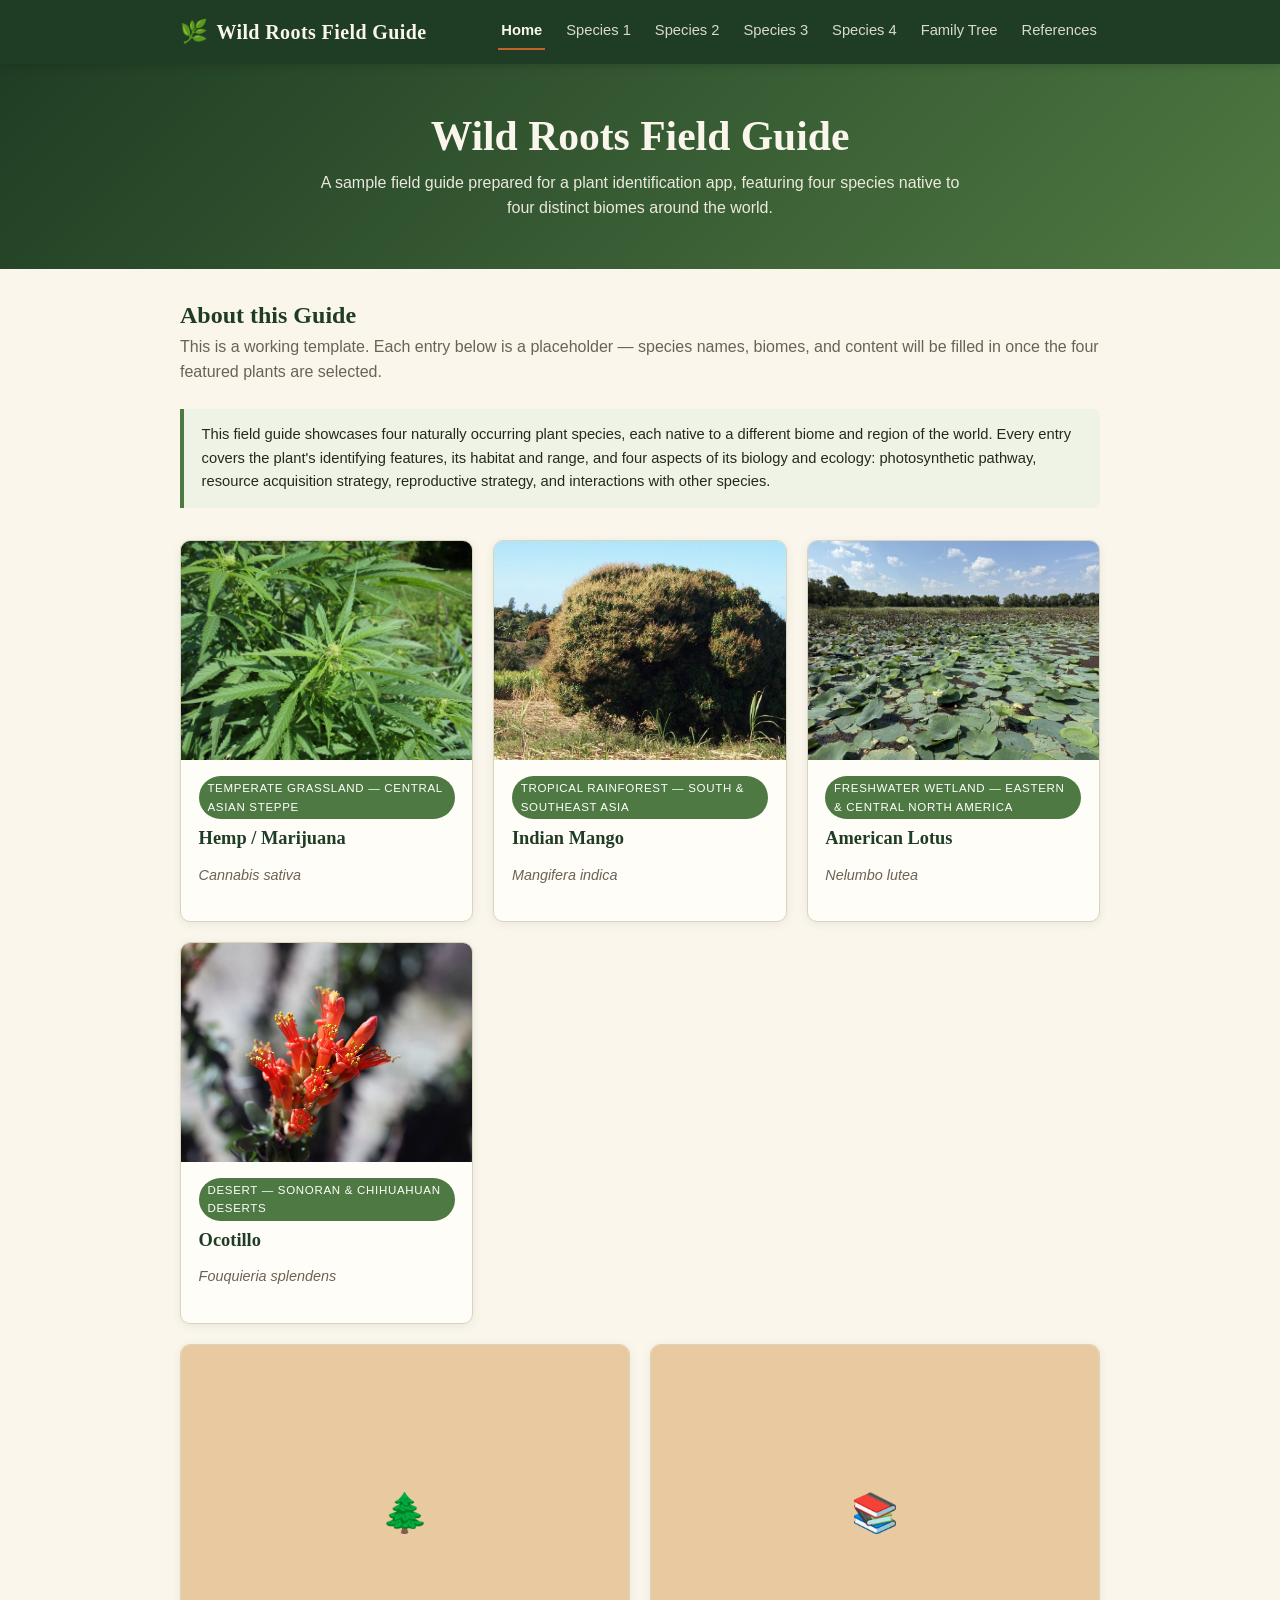
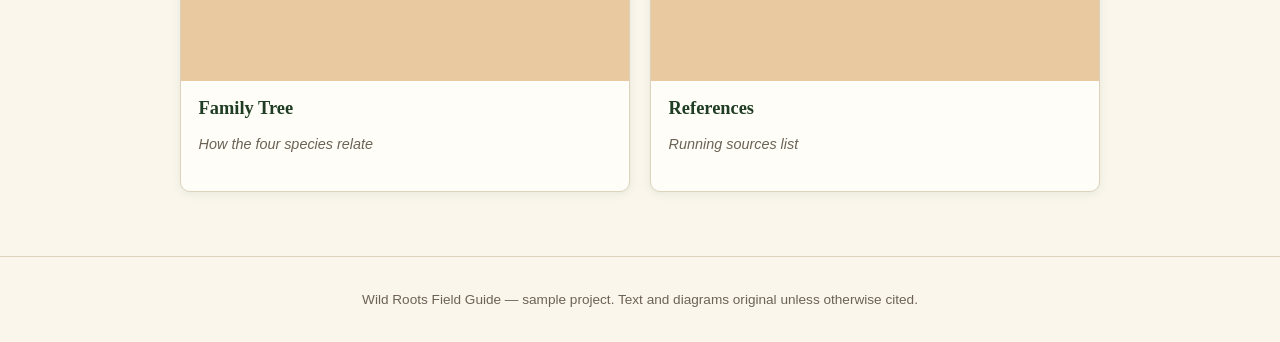
==== index.html @ 00cbe7dd "Wild Roots Field Guide — static four-species field guide Covers Cannabis sativa, Mangifera indica, N" ====
<!DOCTYPE html>
<html lang="en">
<head>
  <meta charset="UTF-8" />
  <meta name="viewport" content="width=device-width, initial-scale=1.0" />
  <title>Wild Roots Field Guide</title>
  <meta name="description" content="A sample field guide showcasing four plant species from four biomes around the world." />
  <link rel="stylesheet" href="css/style.css" />
</head>
<body>
  <header class="site-header">
    <div class="nav-wrap">
      <a class="brand" href="index.html"><span class="leaf-icon">🌿</span> Wild Roots Field Guide</a>
      <button class="nav-toggle" aria-label="Toggle navigation" aria-expanded="false">☰ Menu</button>
      <nav class="site-nav">
        <a href="index.html">Home</a>
        <a href="species-1.html">Species 1</a>
        <a href="species-2.html">Species 2</a>
        <a href="species-3.html">Species 3</a>
        <a href="species-4.html">Species 4</a>
        <a href="family-tree.html">Family Tree</a>
        <a href="references.html">References</a>
      </nav>
    </div>
  </header>

  <section class="hero">
    <h1>Wild Roots Field Guide</h1>
    <p>A sample field guide prepared for a plant identification app, featuring four species native to four distinct biomes around the world.</p>
  </section>

  <main class="page-content">
    <h2 class="page-title">About this Guide</h2>
    <p class="page-subtitle">
      This is a working template. Each entry below is a placeholder — species names, biomes, and content
      will be filled in once the four featured plants are selected.
    </p>

    <div class="note-box">
      This field guide showcases four naturally occurring plant species, each native to a different biome
      and region of the world. Every entry covers the plant's identifying features, its habitat and range,
      and four aspects of its biology and ecology: photosynthetic pathway, resource acquisition strategy,
      reproductive strategy, and interactions with other species.
    </div>

    <div class="species-grid">
      <a class="species-card" href="species-1.html">
        <div class="thumb"><img src="images/cannabis-sativa-whole-plant.jpg" alt="Cannabis sativa plant" /></div>
        <div class="card-body">
          <span class="biome-tag">Temperate Grassland — Central Asian Steppe</span>
          <h3>Hemp / Marijuana</h3>
          <p class="sci-name">Cannabis sativa</p>
        </div>
      </a>
      <a class="species-card" href="species-2.html">
        <div class="thumb"><img src="images/mango-whole-tree.jpg" alt="Mangifera indica tree" /></div>
        <div class="card-body">
          <span class="biome-tag">Tropical Rainforest — South &amp; Southeast Asia</span>
          <h3>Indian Mango</h3>
          <p class="sci-name">Mangifera indica</p>
        </div>
      </a>
      <a class="species-card" href="species-3.html">
        <div class="thumb"><img src="images/lotus-whole-plant.jpg" alt="Nelumbo lutea plants" /></div>
        <div class="card-body">
          <span class="biome-tag">Freshwater Wetland — Eastern &amp; Central North America</span>
          <h3>American Lotus</h3>
          <p class="sci-name">Nelumbo lutea</p>
        </div>
      </a>
      <a class="species-card" href="species-4.html">
        <div class="thumb"><img src="images/ocotillo-whole-plant.jpg" alt="Fouquieria splendens plant" /></div>
        <div class="card-body">
          <span class="biome-tag">Desert — Sonoran &amp; Chihuahuan Deserts</span>
          <h3>Ocotillo</h3>
          <p class="sci-name">Fouquieria splendens</p>
        </div>
      </a>
    </div>

    <div class="species-grid" style="margin-top: 1.25rem; grid-template-columns: repeat(auto-fit, minmax(220px, 1fr));">
      <a class="species-card" href="family-tree.html">
        <div class="thumb">🌲</div>
        <div class="card-body">
          <h3>Family Tree</h3>
          <p class="sci-name">How the four species relate</p>
        </div>
      </a>
      <a class="species-card" href="references.html">
        <div class="thumb">📚</div>
        <div class="card-body">
          <h3>References</h3>
          <p class="sci-name">Running sources list</p>
        </div>
      </a>
    </div>
  </main>

  <footer class="site-footer">
    Wild Roots Field Guide — sample project. Text and diagrams original unless otherwise cited.
  </footer>

  <script src="js/main.js"></script>
</body>
</html>
---- css/style.css ----
/* ==========================================================================
   Field Guide — shared stylesheet
   Palette: forest green / leaf / cream paper / bark / terracotta accent
   ========================================================================== */

:root {
  --color-forest: #1f3d24;
  --color-leaf: #4f7942;
  --color-leaf-light: #7fa86f;
  --color-cream: #faf6ec;
  --color-paper: #fffdf7;
  --color-bark: #5b4636;
  --color-accent: #c1622d;
  --color-accent-light: #e8c9a0;
  --color-ink: #24291f;
  --color-muted: #6b6255;
  --color-border: #ddd3bd;

  --font-heading: Georgia, "Times New Roman", "Noto Serif", serif;
  --font-body: -apple-system, BlinkMacSystemFont, "Segoe UI", Roboto, Helvetica, Arial, sans-serif;

  --max-width: 960px;
  --radius: 10px;
  --shadow: 0 2px 10px rgba(31, 61, 36, 0.08);
}

* {
  box-sizing: border-box;
}

html {
  scroll-behavior: smooth;
}

body {
  margin: 0;
  font-family: var(--font-body);
  color: var(--color-ink);
  background: var(--color-cream);
  line-height: 1.6;
}

img {
  max-width: 100%;
  display: block;
}

a {
  color: var(--color-accent);
}

a:hover {
  color: var(--color-forest);
}

h1, h2, h3, h4 {
  font-family: var(--font-heading);
  color: var(--color-forest);
  line-height: 1.2;
  margin-top: 0;
}

/* ---------------- Header / Nav ---------------- */

.site-header {
  background: var(--color-forest);
  color: var(--color-cream);
  position: sticky;
  top: 0;
  z-index: 100;
  box-shadow: 0 2px 8px rgba(0, 0, 0, 0.15);
}

.nav-wrap {
  max-width: var(--max-width);
  margin: 0 auto;
  display: flex;
  align-items: center;
  justify-content: space-between;
  padding: 0.85rem 1.25rem;
}

.brand {
  display: flex;
  align-items: center;
  gap: 0.5rem;
  color: var(--color-cream);
  text-decoration: none;
  font-family: var(--font-heading);
  font-size: 1.25rem;
  font-weight: bold;
  letter-spacing: 0.02em;
}

.brand .leaf-icon {
  font-size: 1.4rem;
}

.nav-toggle {
  display: none;
  background: none;
  border: 1px solid var(--color-leaf-light);
  color: var(--color-cream);
  border-radius: 6px;
  font-size: 1rem;
  padding: 0.35rem 0.6rem;
  cursor: pointer;
}

.site-nav {
  display: flex;
  flex-wrap: wrap;
  gap: 0.25rem 1.1rem;
}

.site-nav a {
  color: var(--color-cream);
  text-decoration: none;
  font-size: 0.92rem;
  padding: 0.35rem 0.2rem;
  border-bottom: 2px solid transparent;
  transition: border-color 0.15s ease, opacity 0.15s ease;
  opacity: 0.85;
}

.site-nav a:hover {
  opacity: 1;
  border-bottom-color: var(--color-accent-light);
}

.site-nav a.active {
  opacity: 1;
  border-bottom-color: var(--color-accent);
  font-weight: 600;
}

@media (max-width: 720px) {
  .nav-toggle {
    display: inline-block;
  }
  .site-nav {
    display: none;
    width: 100%;
    flex-direction: column;
    gap: 0;
    padding-top: 0.5rem;
  }
  .site-nav.open {
    display: flex;
  }
  .site-nav a {
    padding: 0.6rem 0.2rem;
    border-bottom: 1px solid rgba(255, 255, 255, 0.1);
  }
  .nav-wrap {
    flex-wrap: wrap;
  }
}

/* ---------------- Layout shells ---------------- */

.page-content {
  max-width: var(--max-width);
  margin: 0 auto;
  padding: 2rem 1.25rem 4rem;
}

.hero {
  background: linear-gradient(135deg, var(--color-forest), var(--color-leaf));
  color: var(--color-cream);
  padding: 3rem 1.25rem;
  text-align: center;
}

.hero h1 {
  color: var(--color-cream);
  font-size: clamp(1.8rem, 4vw, 2.6rem);
  margin-bottom: 0.5rem;
}

.hero p {
  max-width: 640px;
  margin: 0 auto;
  opacity: 0.92;
}

.site-footer {
  text-align: center;
  padding: 2rem 1.25rem;
  color: var(--color-muted);
  font-size: 0.85rem;
  border-top: 1px solid var(--color-border);
}

/* ---------------- Cards / grid (index page) ---------------- */

.species-grid {
  display: grid;
  grid-template-columns: repeat(auto-fit, minmax(220px, 1fr));
  gap: 1.25rem;
  margin-top: 2rem;
}

.species-card {
  background: var(--color-paper);
  border: 1px solid var(--color-border);
  border-radius: var(--radius);
  box-shadow: var(--shadow);
  overflow: hidden;
  text-decoration: none;
  color: var(--color-ink);
  display: flex;
  flex-direction: column;
  transition: transform 0.15s ease, box-shadow 0.15s ease;
}

.species-card:hover {
  transform: translateY(-3px);
  box-shadow: 0 6px 18px rgba(31, 61, 36, 0.15);
}

.species-card .thumb {
  aspect-ratio: 4 / 3;
  background: var(--color-accent-light);
  display: flex;
  align-items: center;
  justify-content: center;
  color: var(--color-bark);
  font-size: 2.4rem;
  overflow: hidden;
}

.species-card .thumb img {
  width: 100%;
  height: 100%;
  object-fit: cover;
}

.species-card .card-body {
  padding: 1rem 1.1rem 1.25rem;
}

.species-card .biome-tag {
  display: inline-block;
  font-size: 0.72rem;
  text-transform: uppercase;
  letter-spacing: 0.06em;
  background: var(--color-leaf);
  color: #fff;
  padding: 0.2rem 0.55rem;
  border-radius: 999px;
  margin-bottom: 0.5rem;
}

.species-card h3 {
  margin-bottom: 0.15rem;
  font-size: 1.15rem;
}

.species-card .sci-name {
  font-style: italic;
  color: var(--color-muted);
  font-size: 0.9rem;
}

/* ---------------- Species entry page ---------------- */

.species-header {
  text-align: center;
  padding: 2.5rem 1.25rem 2rem;
  background: var(--color-paper);
  border-bottom: 3px solid var(--color-leaf);
}

.species-header .biome-tag {
  display: inline-block;
  font-size: 0.75rem;
  text-transform: uppercase;
  letter-spacing: 0.08em;
  background: var(--color-leaf);
  color: #fff;
  padding: 0.25rem 0.7rem;
  border-radius: 999px;
  margin-bottom: 0.75rem;
}

.species-header h1 {
  font-size: clamp(1.7rem, 4vw, 2.4rem);
  margin-bottom: 0.2rem;
}

.species-header .sci-name {
  font-style: italic;
  color: var(--color-muted);
  font-size: 1.1rem;
}

.species-header .region {
  margin-top: 0.6rem;
  color: var(--color-bark);
  font-size: 0.95rem;
}

.hero-image {
  width: 100%;
  aspect-ratio: 16 / 7;
  background: repeating-linear-gradient(
    45deg,
    var(--color-accent-light),
    var(--color-accent-light) 12px,
    #f2e2c7 12px,
    #f2e2c7 24px
  );
  display: flex;
  align-items: center;
  justify-content: center;
  color: var(--color-bark);
  font-size: 0.95rem;
  text-align: center;
  padding: 1rem;
  position: relative;
  overflow: hidden;
}

.hero-image.has-photo {
  padding: 0;
}

.hero-image img {
  width: 100%;
  height: 100%;
  object-fit: cover;
}

.hero-image .photo-credit {
  position: absolute;
  bottom: 0;
  right: 0;
  background: rgba(31, 61, 36, 0.75);
  color: var(--color-cream);
  font-size: 0.72rem;
  padding: 0.25rem 0.6rem;
  border-radius: 6px 0 0 0;
}

.hero-image .photo-credit a {
  color: var(--color-cream);
  text-decoration: underline;
}

.photo-figure img {
  width: 100%;
  aspect-ratio: 4 / 3;
  object-fit: cover;
  border-radius: var(--radius);
  border: 1px solid var(--color-border);
  box-shadow: var(--shadow);
}

.entry-section {
  margin-top: 2.5rem;
}

.entry-section > h2 {
  font-size: 1.4rem;
  border-bottom: 2px solid var(--color-border);
  padding-bottom: 0.4rem;
  margin-bottom: 1rem;
}

.entry-section > h2 .letter-badge {
  display: inline-flex;
  align-items: center;
  justify-content: center;
  width: 1.6rem;
  height: 1.6rem;
  background: var(--color-forest);
  color: #fff;
  border-radius: 50%;
  font-size: 0.85rem;
  margin-right: 0.5rem;
  font-family: var(--font-body);
  vertical-align: middle;
}

.placeholder-text {
  color: var(--color-muted);
  font-style: italic;
  background: #f4ede0;
  border: 1px dashed var(--color-border);
  border-radius: 6px;
  padding: 0.85rem 1rem;
}

.aspect-grid {
  display: grid;
  grid-template-columns: 1fr;
  gap: 1rem;
}

.aspect-card {
  background: var(--color-paper);
  border: 1px solid var(--color-border);
  border-radius: var(--radius);
  padding: 1.1rem 1.2rem;
  box-shadow: var(--shadow);
}

.aspect-card h3 {
  font-size: 1.05rem;
  margin-bottom: 0.4rem;
  display: flex;
  align-items: center;
  gap: 0.45rem;
}

.aspect-card .icon {
  font-size: 1.1rem;
}

.image-caption {
  font-size: 0.82rem;
  color: var(--color-muted);
  text-align: center;
  margin-top: 0.4rem;
}

.diagram-placeholder {
  background: var(--color-paper);
  border: 1px dashed var(--color-border);
  border-radius: var(--radius);
  padding: 2rem 1rem;
  text-align: center;
  color: var(--color-muted);
}

/* ---------------- References ---------------- */

.ref-list {
  list-style: none;      /* APA 7: reference lists are not numbered/bulleted */
  padding-left: 0;
  margin-left: 0;
}

.ref-list li {
  margin-bottom: 0.65rem;
  padding-left: 2.2rem;
  text-indent: -2.2rem;  /* APA 7 hanging indent */
}

.ref-species-block {
  margin-bottom: 2rem;
}

.ref-species-block h2 {
  font-size: 1.25rem;
  color: var(--color-forest);
}

.ref-species-block .sci-name {
  font-style: italic;
  font-weight: normal;
  color: var(--color-muted);
}

.peer-reviewed-tag {
  font-size: 0.7rem;
  background: var(--color-leaf);
  color: #fff;
  padding: 0.1rem 0.4rem;
  border-radius: 4px;
  margin-left: 0.4rem;
  vertical-align: middle;
}

/* ---------------- Family tree page ---------------- */

.tree-wrap {
  background: var(--color-paper);
  border: 1px solid var(--color-border);
  border-radius: var(--radius);
  box-shadow: var(--shadow);
  padding: 1.5rem;
  overflow-x: auto;
}

/* ---------------- Utility ---------------- */

.note-box {
  background: #eef3e6;
  border-left: 4px solid var(--color-leaf);
  padding: 0.9rem 1.1rem;
  border-radius: 0 6px 6px 0;
  margin: 1.5rem 0;
  font-size: 0.92rem;
}

.two-col {
  display: grid;
  grid-template-columns: 1fr 1fr;
  gap: 2rem;
}

@media (max-width: 700px) {
  .two-col {
    grid-template-columns: 1fr;
  }
}

.page-title {
  margin-bottom: 0.25rem;
}

.page-subtitle {
  color: var(--color-muted);
  margin-top: 0;
  margin-bottom: 1.5rem;
}

/* ---------------- Progressive reveal (content not yet due) ---------------- */
/* Content stays in the HTML but is not rendered — remove this class (or the
   rule below) in a later week to bring a section/citation back into view. */

.not-yet-shown {
  display: none;
}

/* ---------------- In-text citations ---------------- */

.cite {
  color: var(--color-forest);
  text-decoration: none;
  border-bottom: 1px dotted var(--color-leaf);
  font-size: 0.95em;
}

.cite:hover {
  color: var(--color-accent);
}

/* ---------------- Print / PDF export ---------------- */

@media print {
  .site-header,
  .nav-toggle,
  .site-footer {
    display: none;
  }

  body {
    background: #fff;
  }

  a {
    color: inherit;
    text-decoration: none;
  }

  .hero {
    background: none;
    color: var(--color-forest);
    border-bottom: 2px solid var(--color-forest);
  }

  .hero h1 {
    color: var(--color-forest);
  }

  .species-header {
    border-bottom: 2px solid var(--color-forest);
  }

  .entry-section {
    page-break-inside: avoid;
  }

  .aspect-card,
  .species-card,
  .diagram-placeholder,
  .placeholder-text {
    break-inside: avoid;
  }

  .hero-image {
    aspect-ratio: auto;
    max-height: 4in;
  }
}
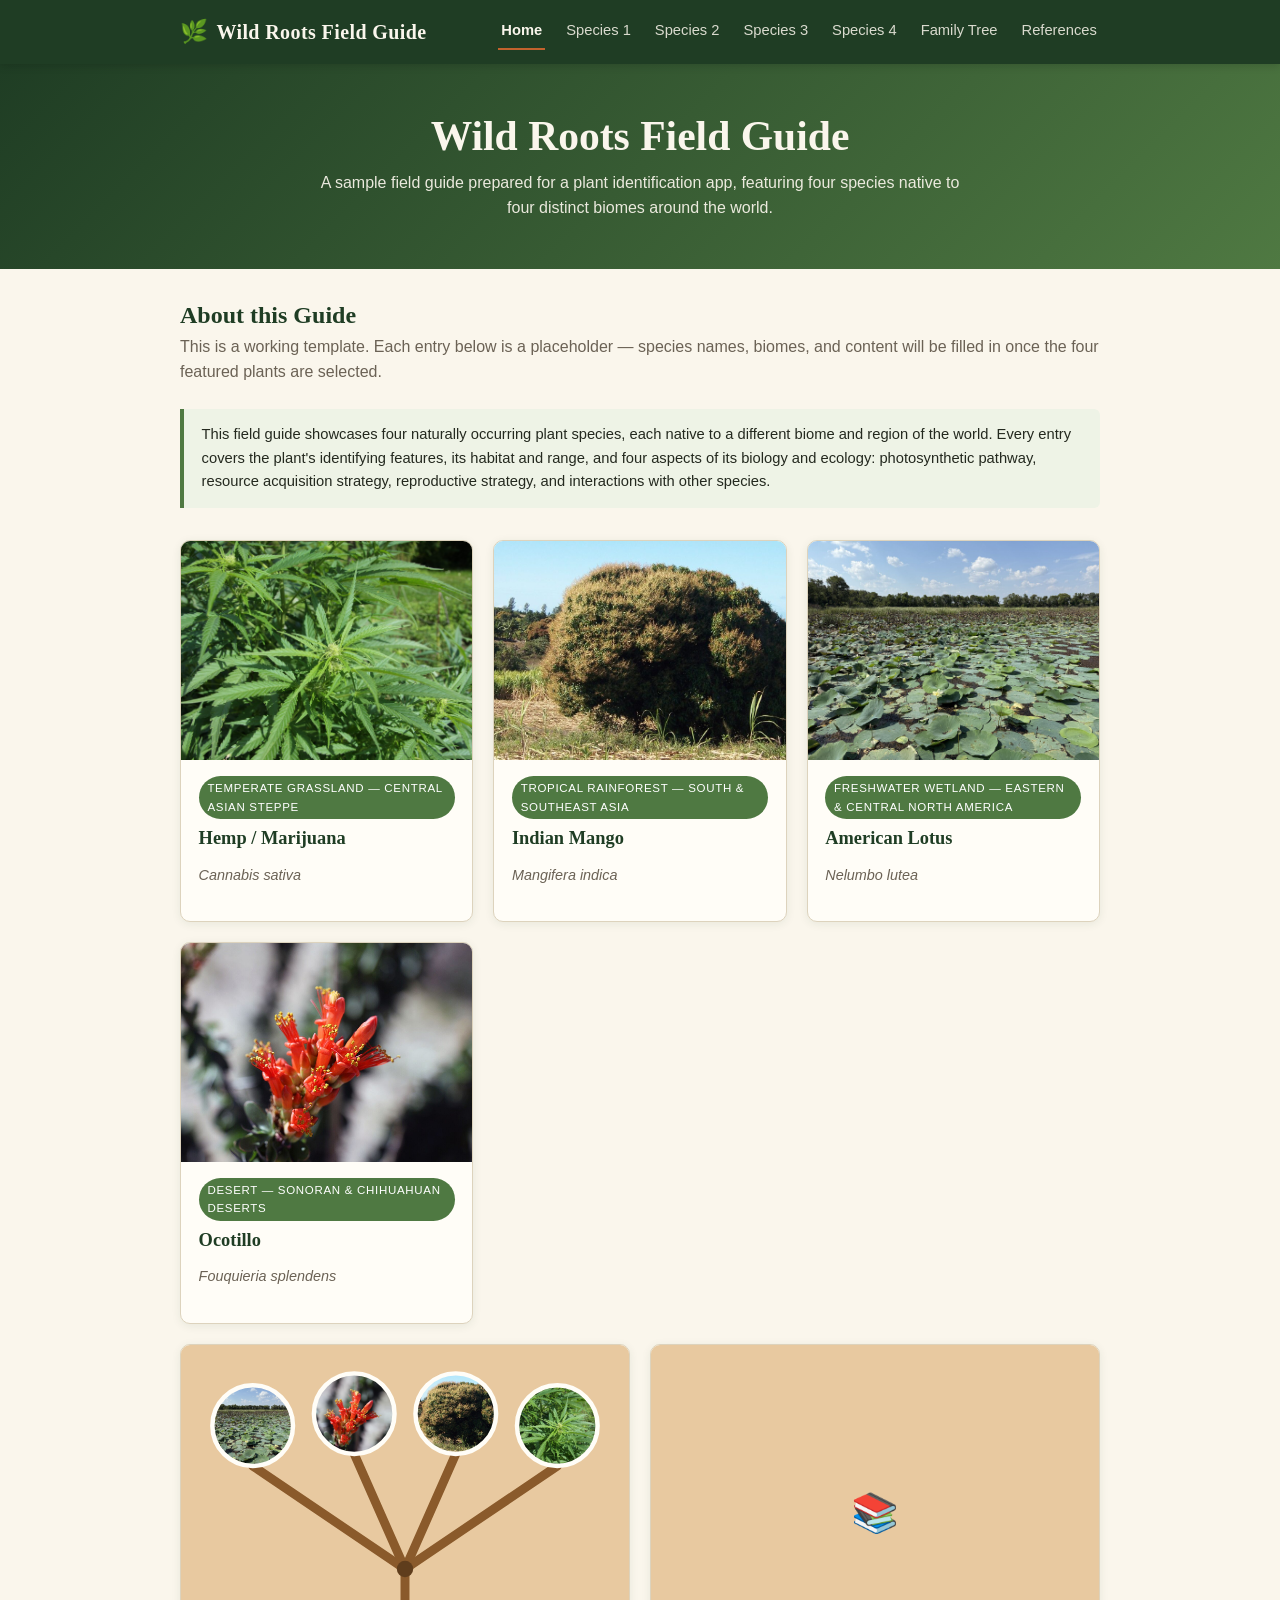
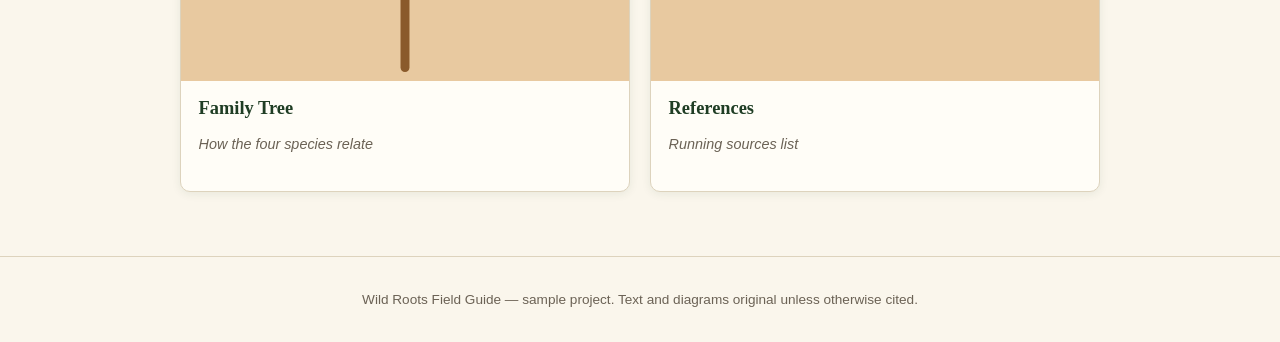
==== commit b2f321dd: "Replace plain emoji on home Family Tree card with a mini family-tree preview Co-Authored-By: Claude " ====
--- a/index.html
+++ b/index.html
@@ -80,7 +80,32 @@
 
     <div class="species-grid" style="margin-top: 1.25rem; grid-template-columns: repeat(auto-fit, minmax(220px, 1fr));">
       <a class="species-card" href="family-tree.html">
-        <div class="thumb">🌲</div>
+        <div class="thumb thumb-tree">
+          <svg viewBox="0 0 300 225" xmlns="http://www.w3.org/2000/svg" preserveAspectRatio="xMidYMid slice" style="width:100%;height:100%;display:block" role="img" aria-label="A small family tree with the four species as leaves on its branches">
+            <defs>
+              <clipPath id="mt1"><circle cx="48" cy="54" r="27"/></clipPath>
+              <clipPath id="mt2"><circle cx="116" cy="46" r="27"/></clipPath>
+              <clipPath id="mt3"><circle cx="184" cy="46" r="27"/></clipPath>
+              <clipPath id="mt4"><circle cx="252" cy="54" r="27"/></clipPath>
+            </defs>
+            <g stroke="#8a5a2b" stroke-width="6" stroke-linecap="round" fill="none">
+              <line x1="150" y1="216" x2="150" y2="150"/>
+              <line x1="150" y1="150" x2="48" y2="81"/>
+              <line x1="150" y1="150" x2="116" y2="73"/>
+              <line x1="150" y1="150" x2="184" y2="73"/>
+              <line x1="150" y1="150" x2="252" y2="81"/>
+            </g>
+            <circle cx="150" cy="150" r="5.5" fill="#5f3d1c"/>
+            <image href="images/lotus-whole-plant.jpg" x="21" y="27" width="54" height="54" clip-path="url(#mt1)" preserveAspectRatio="xMidYMid slice"/>
+            <circle cx="48" cy="54" r="27" fill="none" stroke="#fffdf7" stroke-width="3"/>
+            <image href="images/ocotillo-whole-plant.jpg" x="89" y="19" width="54" height="54" clip-path="url(#mt2)" preserveAspectRatio="xMidYMid slice"/>
+            <circle cx="116" cy="46" r="27" fill="none" stroke="#fffdf7" stroke-width="3"/>
+            <image href="images/mango-whole-tree.jpg" x="157" y="19" width="54" height="54" clip-path="url(#mt3)" preserveAspectRatio="xMidYMid slice"/>
+            <circle cx="184" cy="46" r="27" fill="none" stroke="#fffdf7" stroke-width="3"/>
+            <image href="images/cannabis-sativa-whole-plant.jpg" x="225" y="27" width="54" height="54" clip-path="url(#mt4)" preserveAspectRatio="xMidYMid slice"/>
+            <circle cx="252" cy="54" r="27" fill="none" stroke="#fffdf7" stroke-width="3"/>
+          </svg>
+        </div>
         <div class="card-body">
           <h3>Family Tree</h3>
           <p class="sci-name">How the four species relate</p>
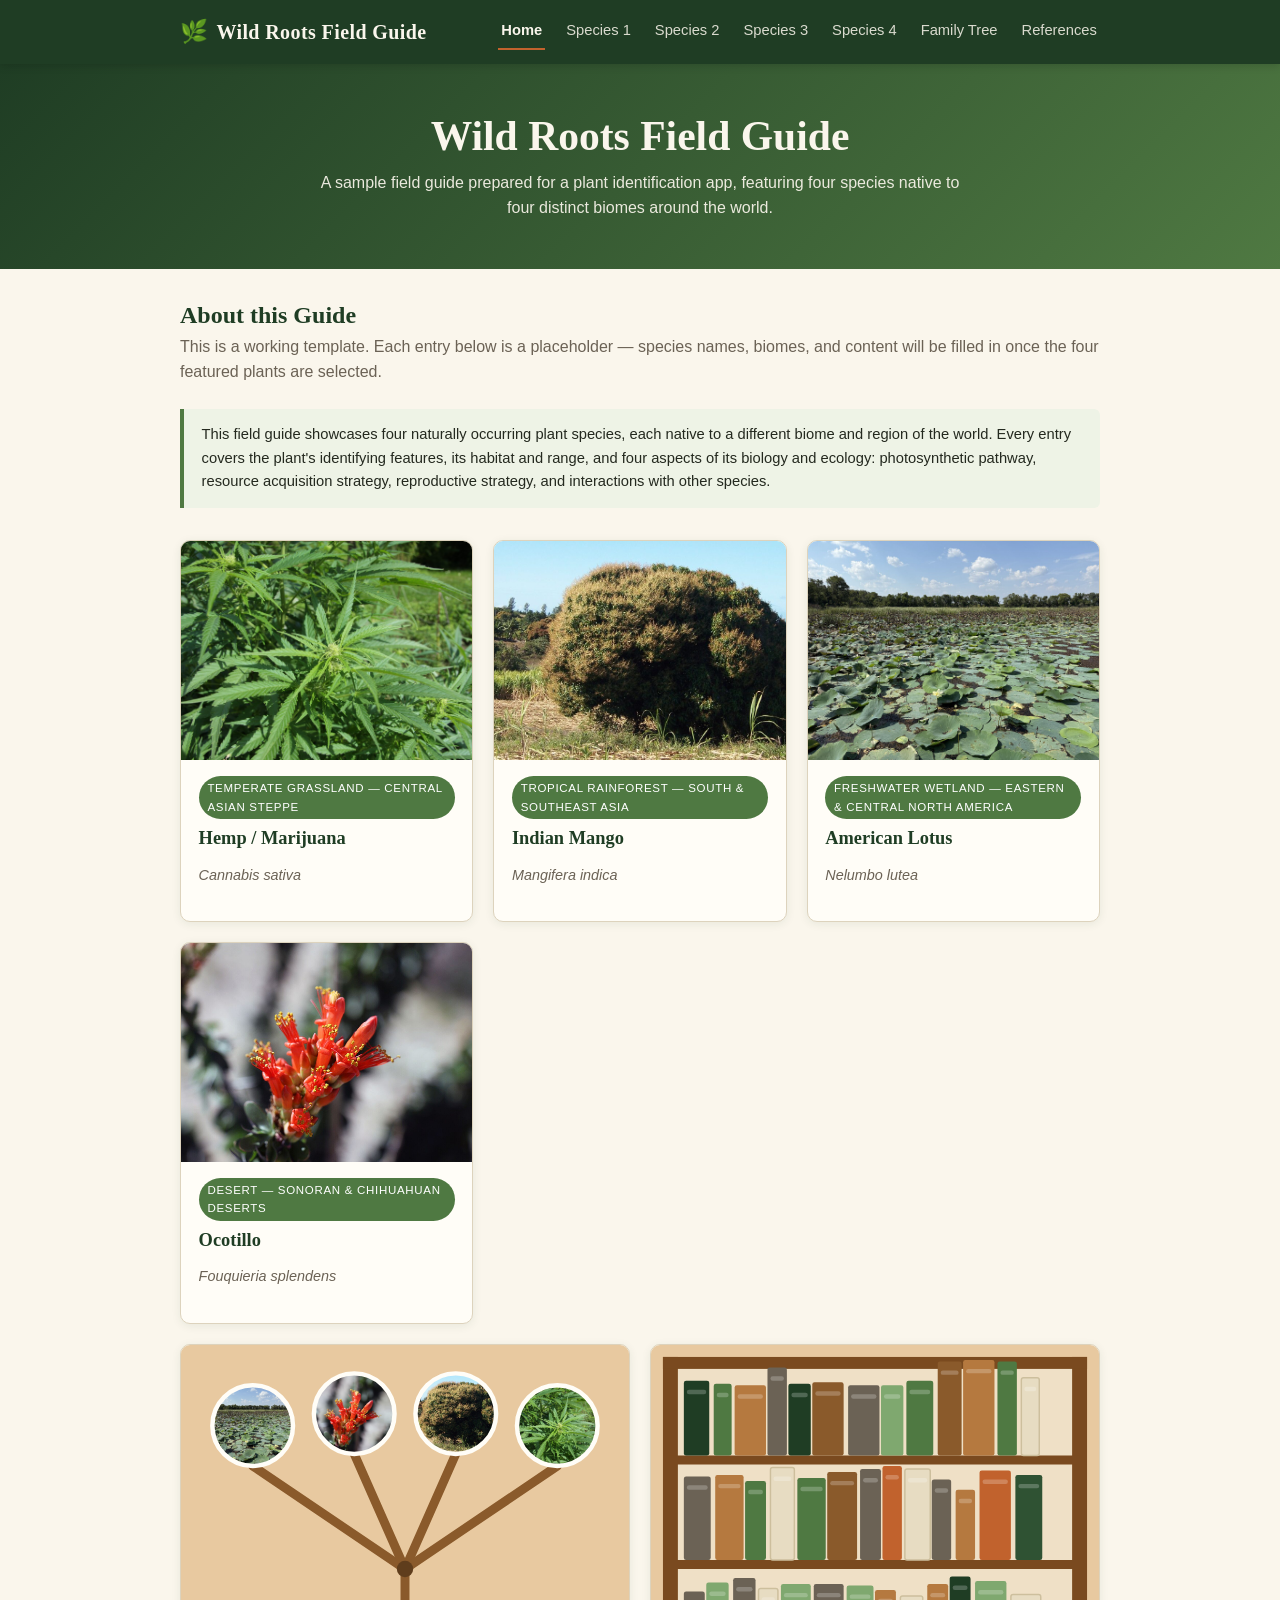
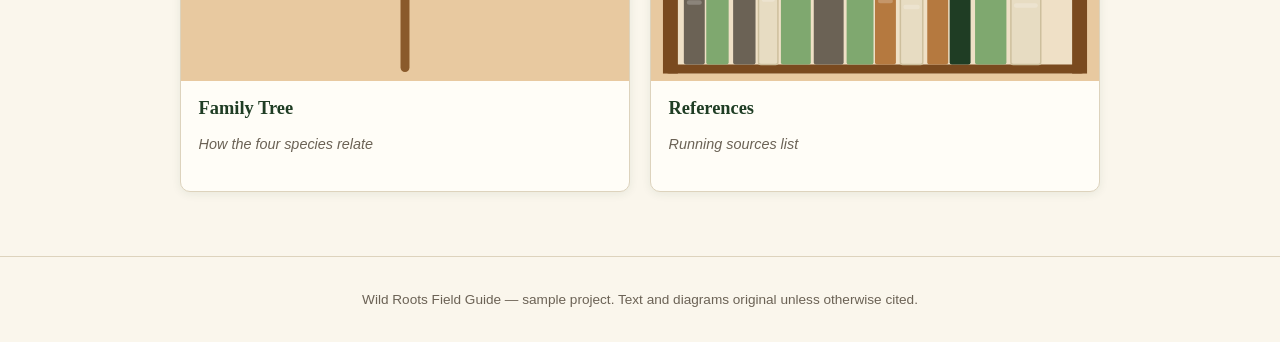
==== commit 455faf35: "Give References home card a bookshelf/library graphic Co-Authored-By: Claude Opus 4.8 <noreply@anthr" ====
--- a/index.html
+++ b/index.html
@@ -112,7 +112,95 @@
         </div>
       </a>
       <a class="species-card" href="references.html">
-        <div class="thumb">📚</div>
+        <div class="thumb thumb-library">
+          <svg viewBox="0 0 300 225" xmlns="http://www.w3.org/2000/svg" preserveAspectRatio="xMidYMid slice" style="width:100%;height:100%;display:block" role="img" aria-label="A bookshelf of reference volumes">
+            <rect x="8" y="8" width="284" height="212" rx="6" fill="#efe0c6"/>
+            <rect x="8" y="8" width="10" height="212" fill="#7a4a1f"/>
+            <rect x="282" y="8" width="10" height="212" fill="#7a4a1f"/>
+            <rect x="8" y="8" width="284" height="8" fill="#7a4a1f"/>
+            <rect x="10" y="74" width="280" height="6" rx="2" fill="#7a4a1f"/>
+            <rect x="10" y="144" width="280" height="6" rx="2" fill="#7a4a1f"/>
+            <rect x="10" y="214" width="280" height="6" rx="2" fill="#7a4a1f"/>
+            <rect x="22" y="24" width="17" height="50" rx="1.5" fill="#1f3d24"/>
+            <rect x="24" y="30" width="13" height="3" rx="1.5" fill="#ffffff" opacity="0.22"/>
+            <rect x="42" y="26" width="12" height="48" rx="1.5" fill="#4f7942"/>
+            <rect x="44" y="32" width="8" height="3" rx="1.5" fill="#ffffff" opacity="0.22"/>
+            <rect x="56" y="27" width="21" height="47" rx="1.5" fill="#b5793f"/>
+            <rect x="58" y="33" width="17" height="3" rx="1.5" fill="#ffffff" opacity="0.22"/>
+            <rect x="78" y="15" width="13" height="59" rx="1.5" fill="#6b6255"/>
+            <rect x="80" y="21" width="9" height="3" rx="1.5" fill="#ffffff" opacity="0.22"/>
+            <rect x="92" y="26" width="15" height="48" rx="1.5" fill="#1f3d24"/>
+            <rect x="94" y="32" width="11" height="3" rx="1.5" fill="#ffffff" opacity="0.22"/>
+            <rect x="108" y="25" width="21" height="49" rx="1.5" fill="#8a5a2b"/>
+            <rect x="110" y="31" width="17" height="3" rx="1.5" fill="#ffffff" opacity="0.22"/>
+            <rect x="132" y="27" width="21" height="47" rx="1.5" fill="#6b6255"/>
+            <rect x="134" y="33" width="17" height="3" rx="1.5" fill="#ffffff" opacity="0.22"/>
+            <rect x="154" y="27" width="15" height="47" rx="1.5" fill="#7fa86f"/>
+            <rect x="156" y="33" width="11" height="3" rx="1.5" fill="#ffffff" opacity="0.22"/>
+            <rect x="171" y="24" width="18" height="50" rx="1.5" fill="#4f7942"/>
+            <rect x="173" y="30" width="14" height="3" rx="1.5" fill="#ffffff" opacity="0.22"/>
+            <rect x="192" y="11" width="16" height="63" rx="1.5" fill="#8a5a2b"/>
+            <rect x="194" y="17" width="12" height="3" rx="1.5" fill="#ffffff" opacity="0.22"/>
+            <rect x="209" y="10" width="21" height="64" rx="1.5" fill="#b5793f"/>
+            <rect x="211" y="16" width="17" height="3" rx="1.5" fill="#ffffff" opacity="0.22"/>
+            <rect x="232" y="11" width="13" height="63" rx="1.5" fill="#4f7942"/>
+            <rect x="234" y="17" width="9" height="3" rx="1.5" fill="#ffffff" opacity="0.22"/>
+            <rect x="248" y="22" width="12" height="52" rx="1.5" fill="#e7dcc2" stroke="#cdbf9d" stroke-width="1"/>
+            <rect x="250" y="28" width="8" height="3" rx="1.5" fill="#ffffff" opacity="0.22"/>
+            <rect x="22" y="88" width="18" height="56" rx="1.5" fill="#6b6255"/>
+            <rect x="24" y="94" width="14" height="3" rx="1.5" fill="#ffffff" opacity="0.22"/>
+            <rect x="43" y="87" width="19" height="57" rx="1.5" fill="#b5793f"/>
+            <rect x="45" y="93" width="15" height="3" rx="1.5" fill="#ffffff" opacity="0.22"/>
+            <rect x="63" y="91" width="14" height="53" rx="1.5" fill="#4f7942"/>
+            <rect x="65" y="97" width="10" height="3" rx="1.5" fill="#ffffff" opacity="0.22"/>
+            <rect x="80" y="82" width="16" height="62" rx="1.5" fill="#e7dcc2" stroke="#cdbf9d" stroke-width="1"/>
+            <rect x="82" y="88" width="12" height="3" rx="1.5" fill="#ffffff" opacity="0.22"/>
+            <rect x="98" y="89" width="19" height="55" rx="1.5" fill="#4f7942"/>
+            <rect x="100" y="95" width="15" height="3" rx="1.5" fill="#ffffff" opacity="0.22"/>
+            <rect x="118" y="85" width="20" height="59" rx="1.5" fill="#8a5a2b"/>
+            <rect x="120" y="91" width="16" height="3" rx="1.5" fill="#ffffff" opacity="0.22"/>
+            <rect x="140" y="83" width="14" height="61" rx="1.5" fill="#6b6255"/>
+            <rect x="142" y="89" width="10" height="3" rx="1.5" fill="#ffffff" opacity="0.22"/>
+            <rect x="155" y="81" width="13" height="63" rx="1.5" fill="#c1622d"/>
+            <rect x="157" y="87" width="9" height="3" rx="1.5" fill="#ffffff" opacity="0.22"/>
+            <rect x="170" y="83" width="17" height="61" rx="1.5" fill="#e7dcc2" stroke="#cdbf9d" stroke-width="1"/>
+            <rect x="172" y="89" width="13" height="3" rx="1.5" fill="#ffffff" opacity="0.22"/>
+            <rect x="188" y="90" width="13" height="54" rx="1.5" fill="#6b6255"/>
+            <rect x="190" y="96" width="9" height="3" rx="1.5" fill="#ffffff" opacity="0.22"/>
+            <rect x="204" y="97" width="13" height="47" rx="1.5" fill="#b5793f"/>
+            <rect x="206" y="103" width="9" height="3" rx="1.5" fill="#ffffff" opacity="0.22"/>
+            <rect x="220" y="84" width="21" height="60" rx="1.5" fill="#c1622d"/>
+            <rect x="222" y="90" width="17" height="3" rx="1.5" fill="#ffffff" opacity="0.22"/>
+            <rect x="244" y="87" width="18" height="57" rx="1.5" fill="#2f5233"/>
+            <rect x="246" y="93" width="14" height="3" rx="1.5" fill="#ffffff" opacity="0.22"/>
+            <rect x="22" y="165" width="14" height="49" rx="1.5" fill="#6b6255"/>
+            <rect x="24" y="171" width="10" height="3" rx="1.5" fill="#ffffff" opacity="0.22"/>
+            <rect x="37" y="159" width="15" height="55" rx="1.5" fill="#7fa86f"/>
+            <rect x="39" y="165" width="11" height="3" rx="1.5" fill="#ffffff" opacity="0.22"/>
+            <rect x="55" y="156" width="15" height="58" rx="1.5" fill="#6b6255"/>
+            <rect x="57" y="162" width="11" height="3" rx="1.5" fill="#ffffff" opacity="0.22"/>
+            <rect x="72" y="163" width="13" height="51" rx="1.5" fill="#e7dcc2" stroke="#cdbf9d" stroke-width="1"/>
+            <rect x="74" y="169" width="9" height="3" rx="1.5" fill="#ffffff" opacity="0.22"/>
+            <rect x="87" y="160" width="20" height="54" rx="1.5" fill="#7fa86f"/>
+            <rect x="89" y="166" width="16" height="3" rx="1.5" fill="#ffffff" opacity="0.22"/>
+            <rect x="109" y="160" width="20" height="54" rx="1.5" fill="#6b6255"/>
+            <rect x="111" y="166" width="16" height="3" rx="1.5" fill="#ffffff" opacity="0.22"/>
+            <rect x="131" y="161" width="18" height="53" rx="1.5" fill="#7fa86f"/>
+            <rect x="133" y="167" width="14" height="3" rx="1.5" fill="#ffffff" opacity="0.22"/>
+            <rect x="150" y="164" width="14" height="50" rx="1.5" fill="#b5793f"/>
+            <rect x="152" y="170" width="10" height="3" rx="1.5" fill="#ffffff" opacity="0.22"/>
+            <rect x="167" y="168" width="15" height="46" rx="1.5" fill="#e7dcc2" stroke="#cdbf9d" stroke-width="1"/>
+            <rect x="169" y="174" width="11" height="3" rx="1.5" fill="#ffffff" opacity="0.22"/>
+            <rect x="185" y="160" width="14" height="54" rx="1.5" fill="#b5793f"/>
+            <rect x="187" y="166" width="10" height="3" rx="1.5" fill="#ffffff" opacity="0.22"/>
+            <rect x="200" y="155" width="14" height="59" rx="1.5" fill="#1f3d24"/>
+            <rect x="202" y="161" width="10" height="3" rx="1.5" fill="#ffffff" opacity="0.22"/>
+            <rect x="217" y="158" width="21" height="56" rx="1.5" fill="#7fa86f"/>
+            <rect x="219" y="164" width="17" height="3" rx="1.5" fill="#ffffff" opacity="0.22"/>
+            <rect x="241" y="167" width="20" height="47" rx="1.5" fill="#e7dcc2" stroke="#cdbf9d" stroke-width="1"/>
+            <rect x="243" y="173" width="16" height="3" rx="1.5" fill="#ffffff" opacity="0.22"/>
+          </svg>
+        </div>
         <div class="card-body">
           <h3>References</h3>
           <p class="sci-name">Running sources list</p>
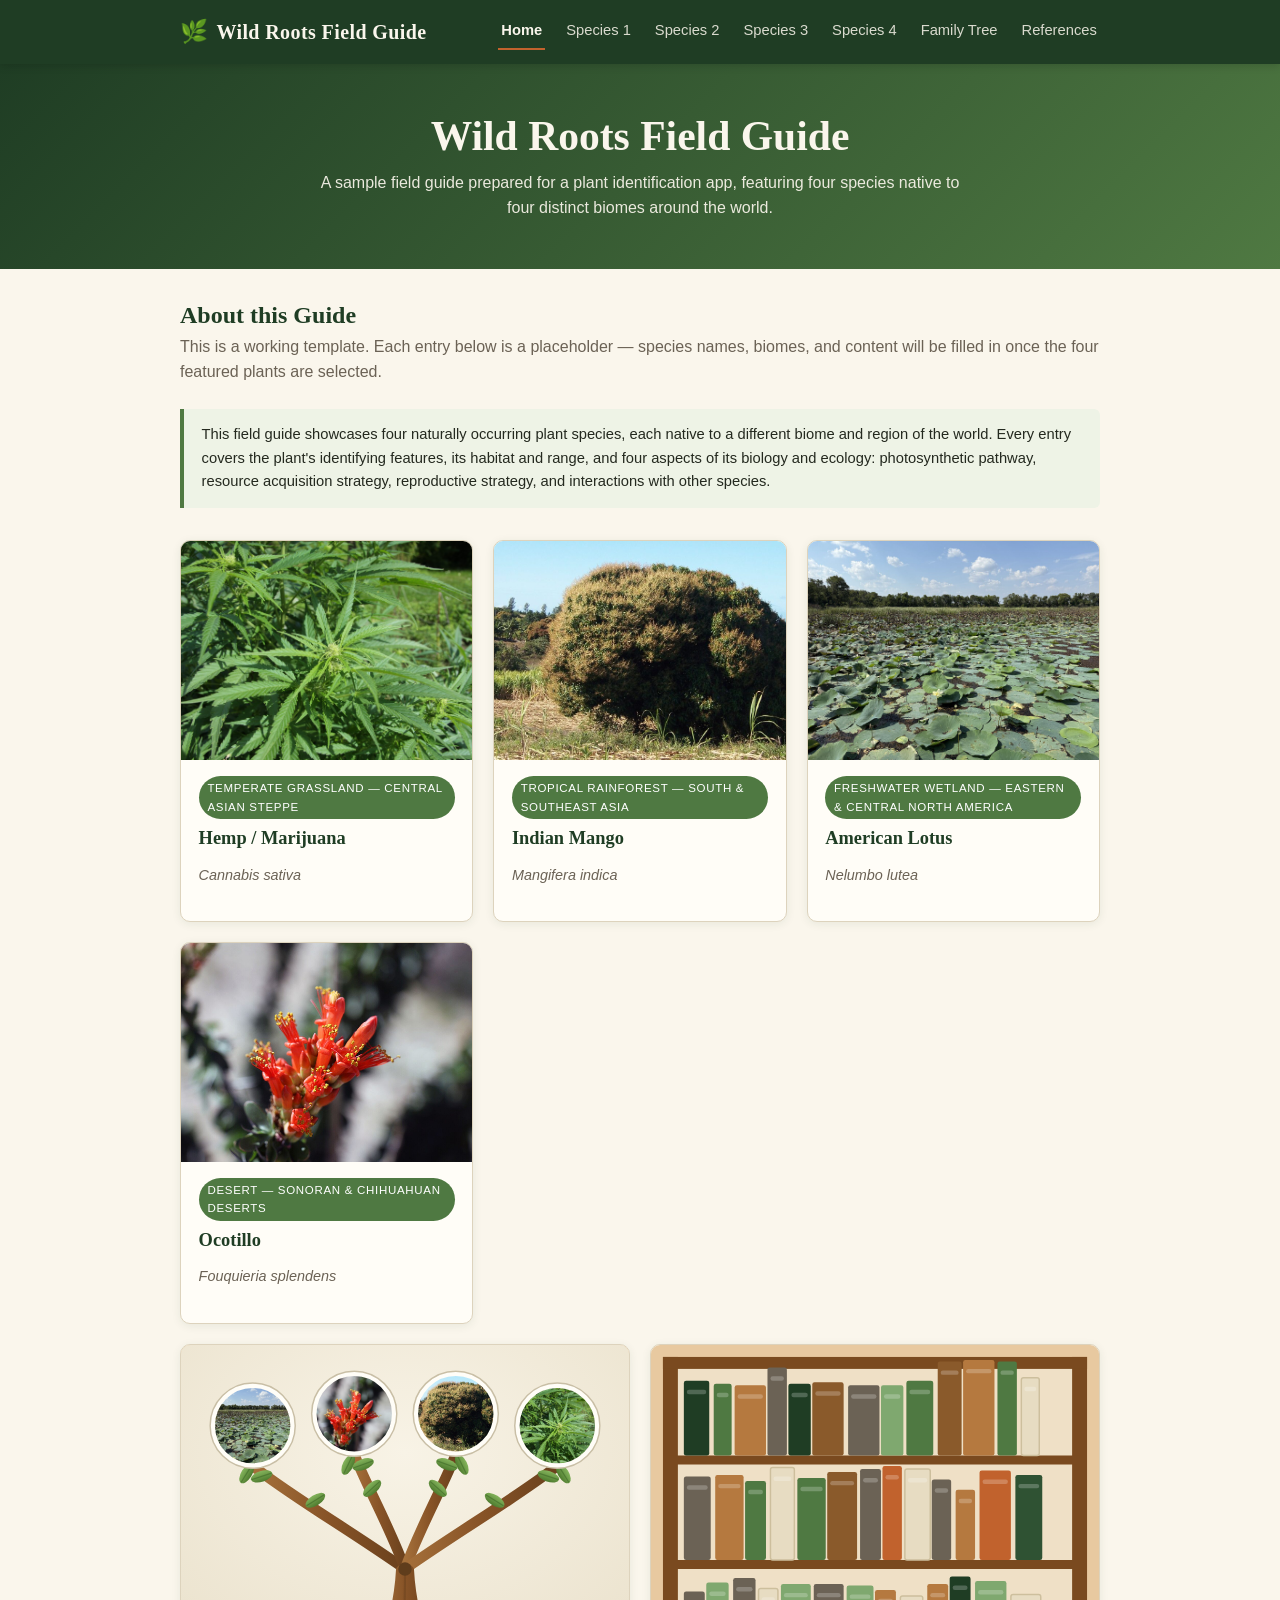
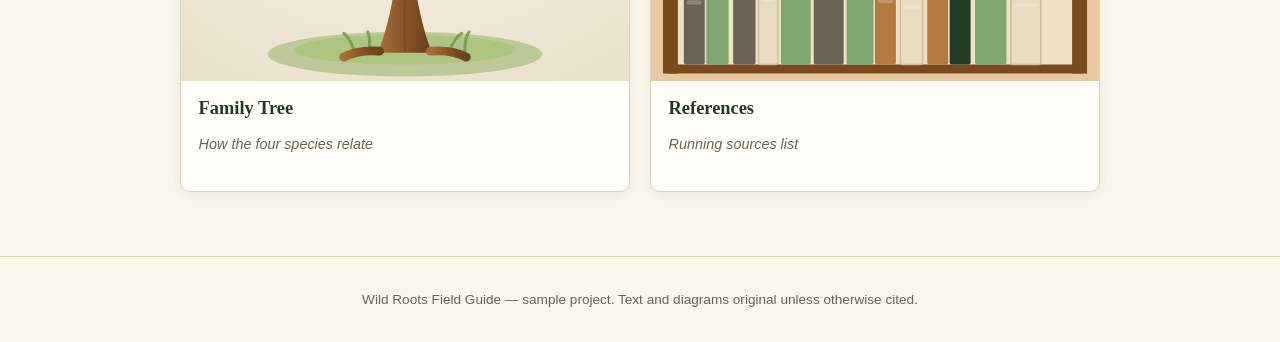
==== commit f602e1a7: "Home Family Tree card: illustrated tree (trunk, roots, leafy branches, photos) Co-Authored-By: Claud" ====
--- a/index.html
+++ b/index.html
@@ -81,29 +81,76 @@
     <div class="species-grid" style="margin-top: 1.25rem; grid-template-columns: repeat(auto-fit, minmax(220px, 1fr));">
       <a class="species-card" href="family-tree.html">
         <div class="thumb thumb-tree">
-          <svg viewBox="0 0 300 225" xmlns="http://www.w3.org/2000/svg" preserveAspectRatio="xMidYMid slice" style="width:100%;height:100%;display:block" role="img" aria-label="A small family tree with the four species as leaves on its branches">
+          <svg viewBox="0 0 300 225" xmlns="http://www.w3.org/2000/svg" preserveAspectRatio="xMidYMid slice" style="width:100%;height:100%;display:block" role="img" aria-label="An illustrated family tree with the four species as circular photos on its branches">
             <defs>
+              <linearGradient id="trunkG" x1="0" y1="0" x2="1" y2="0">
+                <stop offset="0" stop-color="#a5703a"/>
+                <stop offset="0.5" stop-color="#875327"/>
+                <stop offset="1" stop-color="#6a411d"/>
+              </linearGradient>
+              <linearGradient id="leafG" x1="0" y1="0" x2="0" y2="1">
+                <stop offset="0" stop-color="#84b45c"/>
+                <stop offset="1" stop-color="#4d7a2e"/>
+              </linearGradient>
+              <radialGradient id="bgG" cx="0.5" cy="0.32" r="0.85">
+                <stop offset="0" stop-color="#f8f3e6"/>
+                <stop offset="1" stop-color="#e9e0ca"/>
+              </radialGradient>
               <clipPath id="mt1"><circle cx="48" cy="54" r="27"/></clipPath>
               <clipPath id="mt2"><circle cx="116" cy="46" r="27"/></clipPath>
               <clipPath id="mt3"><circle cx="184" cy="46" r="27"/></clipPath>
               <clipPath id="mt4"><circle cx="252" cy="54" r="27"/></clipPath>
+              <g id="leaf"><ellipse cx="0" cy="0" rx="7.5" ry="3.6" fill="url(#leafG)"/><path d="M-7,0 L7,0" stroke="#3f6a28" stroke-width="0.8" opacity="0.6"/></g>
             </defs>
-            <g stroke="#8a5a2b" stroke-width="6" stroke-linecap="round" fill="none">
-              <line x1="150" y1="216" x2="150" y2="150"/>
-              <line x1="150" y1="150" x2="48" y2="81"/>
-              <line x1="150" y1="150" x2="116" y2="73"/>
-              <line x1="150" y1="150" x2="184" y2="73"/>
-              <line x1="150" y1="150" x2="252" y2="81"/>
+
+            <rect width="300" height="225" fill="url(#bgG)"/>
+
+            <!-- ground -->
+            <ellipse cx="150" cy="207" rx="92" ry="15" fill="#8fae63" opacity="0.5"/>
+            <ellipse cx="150" cy="204" rx="74" ry="10" fill="#a7c47a" opacity="0.75"/>
+            <g stroke="#6f9a45" stroke-width="2" stroke-linecap="round" fill="none" opacity="0.85">
+              <path d="M116,205 q-3,-9 -7,-12"/><path d="M126,206 q1,-10 -1,-14"/>
+              <path d="M180,205 q3,-9 8,-12"/><path d="M190,206 q0,-10 3,-14"/>
             </g>
-            <circle cx="150" cy="150" r="5.5" fill="#5f3d1c"/>
+
+            <!-- branches -->
+            <g stroke="url(#trunkG)" stroke-linecap="round" fill="none">
+              <path d="M150,150 C110,122 78,104 48,81" stroke-width="7"/>
+              <path d="M150,150 C140,122 122,90 116,73" stroke-width="7"/>
+              <path d="M150,150 C160,122 178,90 184,73" stroke-width="7"/>
+              <path d="M150,150 C190,122 222,104 252,81" stroke-width="7"/>
+            </g>
+
+            <!-- trunk + roots -->
+            <path d="M144,150 C143,170 138,190 132,206 L168,206 C162,190 157,170 156,150 C154,145 146,145 144,150 Z" fill="url(#trunkG)"/>
+            <path d="M150,152 C150,172 149,190 150,205" stroke="#6a411d" stroke-width="1.4" opacity="0.5" fill="none"/>
+            <path d="M133,205 q-15,-1 -24,4" stroke="url(#trunkG)" stroke-width="6" stroke-linecap="round" fill="none"/>
+            <path d="M167,205 q15,-1 24,4" stroke="url(#trunkG)" stroke-width="6" stroke-linecap="round" fill="none"/>
+            <circle cx="150" cy="150" r="4.5" fill="#5f3d1c"/>
+
+            <!-- leaves -->
+            <use href="#leaf" transform="translate(90,104) rotate(-32)"/>
+            <use href="#leaf" transform="translate(44,86) rotate(-58)"/>
+            <use href="#leaf" transform="translate(54,88) rotate(-18)"/>
+            <use href="#leaf" transform="translate(128,96) rotate(-42)"/>
+            <use href="#leaf" transform="translate(112,80) rotate(-64)"/>
+            <use href="#leaf" transform="translate(122,80) rotate(-20)"/>
+            <use href="#leaf" transform="translate(172,96) rotate(42)"/>
+            <use href="#leaf" transform="translate(188,80) rotate(64)"/>
+            <use href="#leaf" transform="translate(178,80) rotate(20)"/>
+            <use href="#leaf" transform="translate(210,104) rotate(32)"/>
+            <use href="#leaf" transform="translate(256,86) rotate(58)"/>
+            <use href="#leaf" transform="translate(246,88) rotate(18)"/>
+
+            <!-- photos -->
             <image href="images/lotus-whole-plant.jpg" x="21" y="27" width="54" height="54" clip-path="url(#mt1)" preserveAspectRatio="xMidYMid slice"/>
-            <circle cx="48" cy="54" r="27" fill="none" stroke="#fffdf7" stroke-width="3"/>
+            <circle cx="48" cy="54" r="27" fill="none" stroke="#fffdf7" stroke-width="3.5"/><circle cx="48" cy="54" r="28.5" fill="none" stroke="#c9bfa6" stroke-width="1"/>
             <image href="images/ocotillo-whole-plant.jpg" x="89" y="19" width="54" height="54" clip-path="url(#mt2)" preserveAspectRatio="xMidYMid slice"/>
-            <circle cx="116" cy="46" r="27" fill="none" stroke="#fffdf7" stroke-width="3"/>
+            <circle cx="116" cy="46" r="27" fill="none" stroke="#fffdf7" stroke-width="3.5"/><circle cx="116" cy="46" r="28.5" fill="none" stroke="#c9bfa6" stroke-width="1"/>
             <image href="images/mango-whole-tree.jpg" x="157" y="19" width="54" height="54" clip-path="url(#mt3)" preserveAspectRatio="xMidYMid slice"/>
-            <circle cx="184" cy="46" r="27" fill="none" stroke="#fffdf7" stroke-width="3"/>
+            <circle cx="184" cy="46" r="27" fill="none" stroke="#fffdf7" stroke-width="3.5"/><circle cx="184" cy="46" r="28.5" fill="none" stroke="#c9bfa6" stroke-width="1"/>
             <image href="images/cannabis-sativa-whole-plant.jpg" x="225" y="27" width="54" height="54" clip-path="url(#mt4)" preserveAspectRatio="xMidYMid slice"/>
-            <circle cx="252" cy="54" r="27" fill="none" stroke="#fffdf7" stroke-width="3"/>
+            <circle cx="252" cy="54" r="27" fill="none" stroke="#fffdf7" stroke-width="3.5"/><circle cx="252" cy="54" r="28.5" fill="none" stroke="#c9bfa6" stroke-width="1"/>
           </svg>
         </div>
         <div class="card-body">
